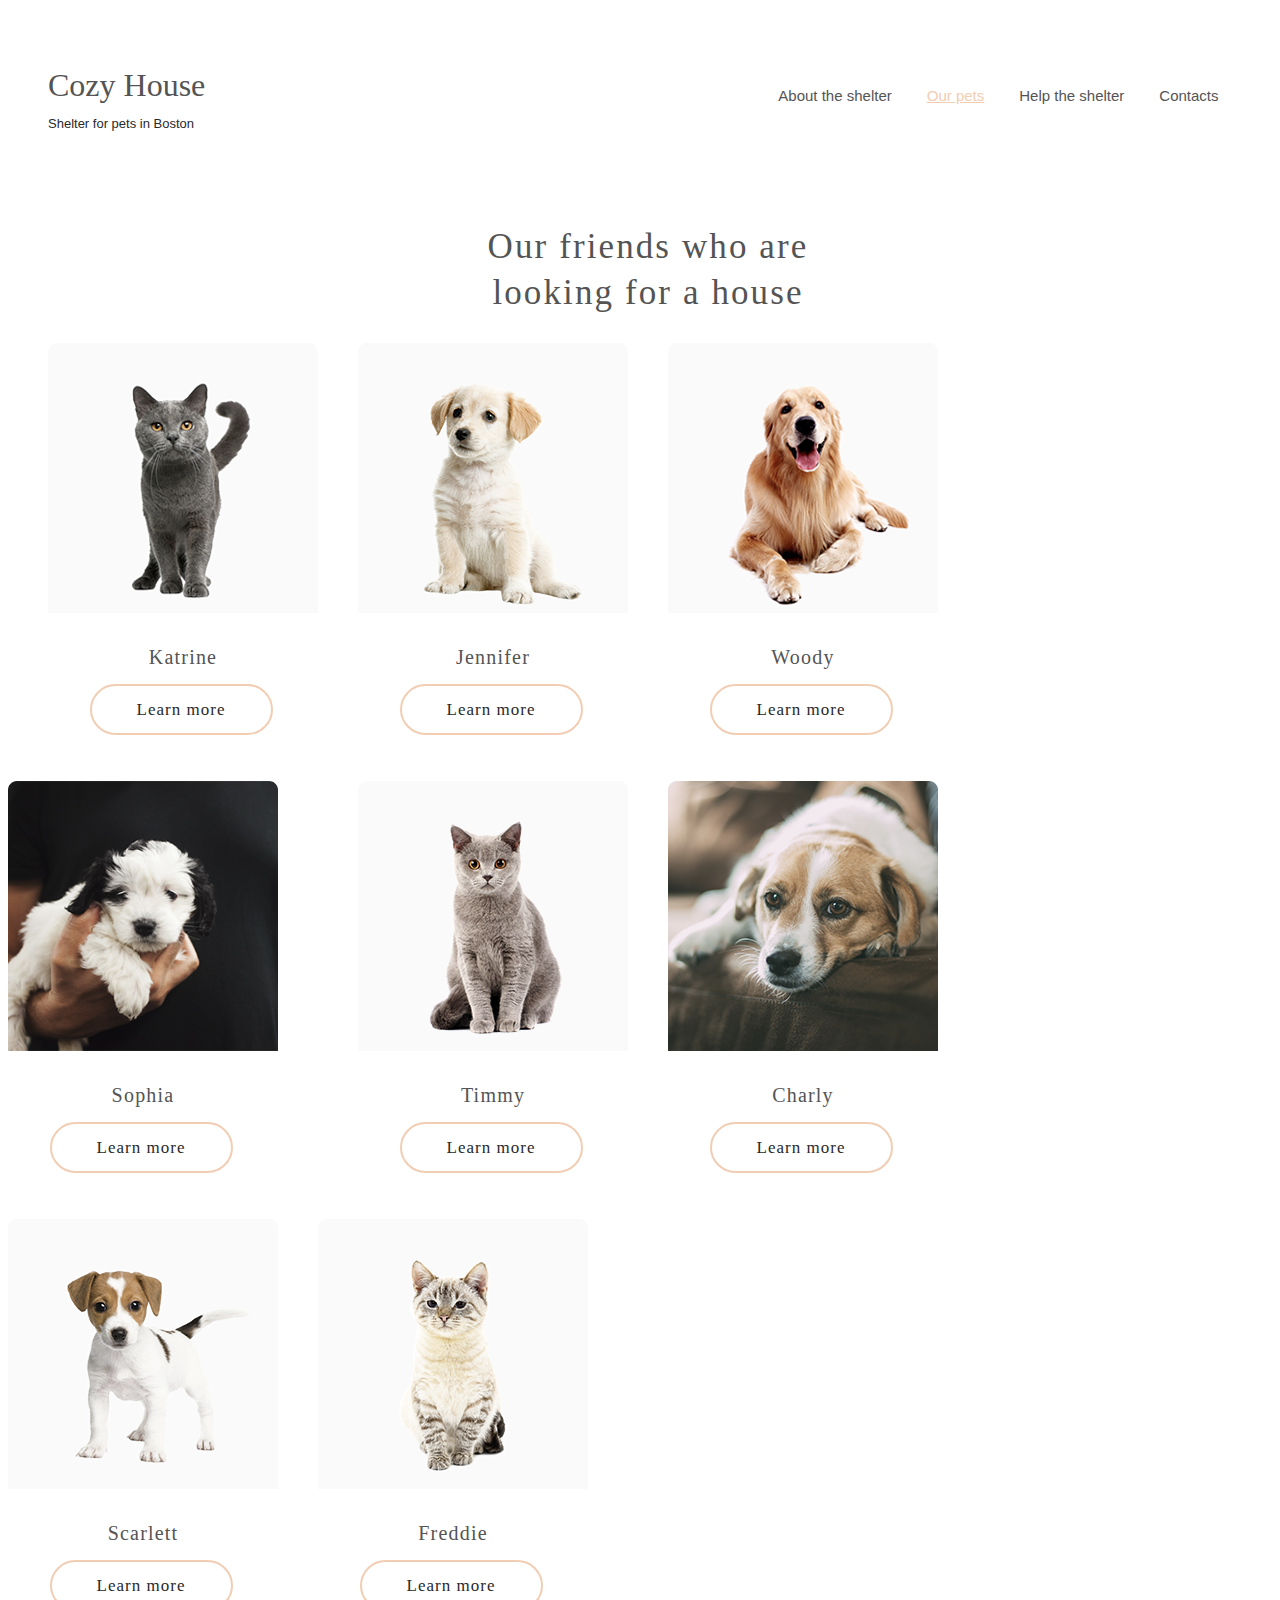
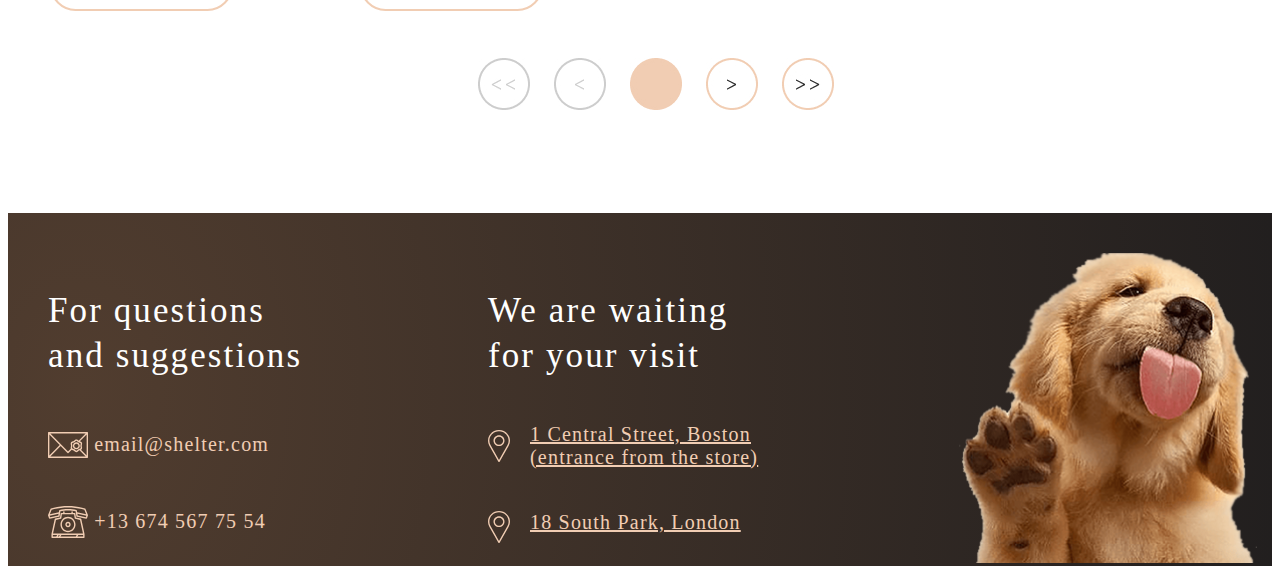
==== assets/pages/pets/index.html @ 4134df74 "SHELTER DOM" ====
<!DOCTYPE html>
<html lang="en">
<head>
    <meta charset="UTF-8">
    <meta http-equiv="X-UA-Compatible" content="IE=edge">
    <meta name="viewport" content="width=device-width, initial-scale=1.0">
    <title>Document</title>
    <link href="https://fonts.googleapis.com/css2?family=Inter:wght@400;700&family=Lato:wght@400;700;900&family=Merriweather:ital,wght@0,400;1,700&family=Noto+Sans+Georgian:wght@400;700&family=Roboto&display=swap" rel="stylesheet">
    <link rel="stylesheet" href="style.css">
</head>
<body>
    <div class="wrapper">
        <header>
            <div class="logo">
                <h1><a href="/assets/pages/main/index.html#logo">Cozy House</a></h1>
                <p>Shelter for pets in Boston</p>
            </div>
            <div class="nav">
                <ul>
                    <li> <a href="#">About the shelter</a></li>
                    <li class="shelter" id="pets"> <a href="#">Our pets</a></li>
                    <li> <a href="/assets/pages/main/index.html#help_1">Help the shelter</a></li>
                    <li> <a href="#contacts">Contacts</a></li>
                </ul>
            </div>
        </header>
        <main>
            <h2>Our friends who are looking for a house</h2>
            <div class="card">
                <div class="card-pets">
                    <img src="images/pets-katrine (2).png" alt="cat" title="cat">
                    <p>Katrine</p>
                    <a>Learn more</a>
                </div>
                <div class="card-pets">
                    <img src="images/pets-jennifer (1).png" alt="dog" title="dog">
                    <p>Jennifer</p>
                    <a>Learn more</a>
                </div>
                <div class="card-pets">
                    <img src="images/pets-woody (1).png" alt="dog" title="dog">
                    <p>Woody</p>
                    <a>Learn more</a>
                </div>
                <div class="card-pets">
                    <img src="images/pets-katrine (3).png" alt="dog" title="dog">
                    <p>Sophia</p>
                    <a>Learn more</a>
                </div>
                <div class="card-pets">
                    <img src="images/pets-timmy.png" alt="cat" title="cat">
                    <p>Timmy</p>
                    <a>Learn more</a>
                </div>
                <div class="card-pets">
                    <img src="images/pets-charly.png" alt="dog" title="dog">
                    <p>Charly</p>
                    <a>Learn more</a>
                </div>
                <div class="card-pets">
                    <img src="images/pets-scarlet.png" alt="dog" title="dog">
                    <p>Scarlett</p>
                    <a>Learn more</a>
                </div>
                <div class="card-pets">
                    <img src="images/pets-katrine (4).png" alt="cat" title="cat">
                    <p>Freddie</p>
                    <a>Learn more</a>
                </div>
            </div>
            <div class="pagination">
                <img src="images/button_paginator_inactive.jpg">
                <img src="images/button_paginator_inactive (1).jpg">
                <img src="images/button_paginator_active (1).jpg">
                <img src="images/button_paginator.jpg">
                <img src="images/button_paginator (1).jpg">
            </div>
        </main>
        <footer class="footer-bg">
            <div class="footer-nav">
                <div class="footer-email" id="contacts">
                    <h3>For questions and suggestions</h3>
                    <div class="mail">
                        <a href="mailto: email@shelter.com"><img src="images/icon-email.svg" alt="mail"> email@shelter.com</a>
                    </div>
                    <div class="phone">
                        <a href="tel: +13 674 567 75 54"> <img src="images/icon-phone.svg" alt="phone"> +13 674 567 75 54</a>
                    </div>    
                </div>
                <div class="location">
                    <h3>We are waiting for your visit</h3>
                    <div class="location-boston">
                        <a href="https://yandex.by/maps/223/boston/?ll=-71.054785%2C42.309957&mode=search&ol=geo&ouri=ymapsbm1%3A%2F%2Fgeo%3Fll%3D-71.065%252C42.354%26spn%3D0.274%252C0.164%26text%3DUnited%2520States%2520of%2520America%252C%2520Massachusetts%252C%2520Suffolk%2520County%252C%2520Boston&sctx=ZAAAAAgAEAAaKAoSCUxTBDi9jztAEapiKv2E80pAEhIJdy6M9KL25T8RoWgewCK%[base64]
                            FsL0dlby9Qb3N0ZmlsdGVyL0NoYWluSXJyZWw9MWIzcmVhcnI9c2NoZW1lX0xvY2FsL0dlby9DaGFpbkZpeGxpc3RSdWxlc1ZlcnRpY2Fscz0wagJ1YZ0BzcxMPaABAKgBAL0B5Uu6RcIBCwAAAAAAAAAAAAAA6gEA8gEA%2BAEAggIyMSBDZW50cmFsIFN0cmVldCwgQm9zdG9uIChlbnRyYW5jZSBmcm9tIHRoZSBzdG9yZSmKAgCSAgMyMjOaAgxkZXNrdG9wLW1hcHM%3D&sll=-71.054785%2C42.309957&sspn=0.385991%2C0.164180&text=1%20Central%20Street%2C%20Boston%20%28entrance%20from%20the%20store%29&z=11.64"><img src="images/icon-marker.svg" alt="location"> 1 Central Street, Boston (entrance from the store)
                        </a>
                    </div>   
                    <div class="location-london"> 
                        <a href="https://yandex.by/maps/10393/london/?from=tabbar&ll=0.091965%2C51.556913&mode=search&ol=geo&ouri=ymapsbm1%3A%2F%2Fgeo%3Fll%3D0.092%252C51.556%26spn%3D0.005%252C0.004%26text%3DUnited%2520Kingdom%252C%2520London%252C%2520South%2520Park&source=serp_navig&z=16.74"><img src="images/icon-marker.svg" alt="location"> 18 South Park, London 
                        </a>
                    </div>    
                </div>
                <div class="footer-puppy">
                    <img src="images/footer-puppy.png" alt="dog" title="dog">
                </div>
            </div>
        </footer>
    </div>
</body>
</html>
---- assets/pages/pets/style.css ----
*/

html, body, div, span, applet, object, iframe,
h1, h2, h3, h4, h5, h6, p, blockquote, pre,
a, abbr, acronym, address, big, cite, code,
del, dfn, em, img, ins, kbd, q, s, samp,
small, strike, strong, sub, sup, tt, var,
b, u, i, center,
dl, dt, dd, ol, ul, li,
fieldset, form, label, legend,
table, caption, tbody, tfoot, thead, tr, th, td,
article, aside, canvas, details, embed, 
figure, figcaption, footer, header, hgroup, 
menu, nav, output, ruby, section, summary,
time, mark, audio, video {
	margin: 0;
	padding: 0;
	border: 0;
	font-size: 100%;
	font: inherit;
	vertical-align: baseline;
}
/* HTML5 display-role reset for older browsers */
article, aside, details, figcaption, figure, 
footer, header, hgroup, menu, nav, section {
	display: block;
}
body {
	line-height: 1;
}
ol, ul {
	list-style: none;
}
blockquote, q {
	quotes: none;
}
blockquote:before, blockquote:after,
q:before, q:after {
	content: '';
	content: none;
}
table {
	border-collapse: collapse;
	border-spacing: 0;
}

.wrapper{
    width: 100%;
    max-width: 1280px;
    margin: 0 auto;
}

header{
  display: flex;
}

.logo{
  margin-left: 40px;
  
}

h1{
  font-family: 'Georgia';
  font-style: normal;
  font-weight: 400;
  font-size: 32px;
  line-height: 110%;
  color: #545454;
  margin-top: 60px;
  margin-bottom: 10px;
}

h1 a{
  text-decoration: none;
  color: #545454;
}

.logo p{
  font-family: 'Arial';
  font-style: normal;
  font-weight: 400;
  font-size: 13px;
  line-height: 15px;
  color: #292929;
}

.nav ul{
  display: flex;
  margin-top: 76px;
  padding-left: 573px;
}

.nav ul .shelter a{
  font-family: 'Arial';
  font-style: normal;
  font-weight: 400;
  font-size: 15px;
  line-height: 160%;
  color: #545454;
  text-decoration: underline;
  color: #F1CDB3;
}

ul li a{
  font-family: 'Arial';
  font-style: normal;
  font-weight: 400;
  font-size: 15px;
  line-height: 160%;
  color: #545454;
  text-decoration: none;
  transition: 0.5s;
  margin-right: 35px;
}

ul li a:hover{
  text-decoration: underline;
  color: #F1CDB3;
}


h2{
  font-family: 'Georgia';
  font-style: normal;
  font-weight: 400;
  font-size: 35px;
  line-height: 130%;
  letter-spacing: 0.06em;
  color: #545454;
  text-align: center;
  width: 400px;
  height: 90px;
  margin-left: 440px;
  margin-top: 80px;
}

.card{
  display: flex;
  flex-wrap: wrap;
}



.card-pets{
  margin-right: 40px;
}

.card-pets:nth-child(1){
  margin-left: 40px;
  margin-bottom: 60px;
}

.card-pets:nth-child(2){
  margin-bottom: 60px;
}

.card-pets:nth-child(3){
  margin-bottom: 60px;
}

.card-pets:nth-child(4){
  margin-bottom: 60px;
}

.card-pets:nth-child(5){
  margin-left: 40px;
  margin-bottom: 60px;
}

.card-pets:nth-child(6){
  margin-bottom: 60px;
}

.card-pets:nth-child(7){
  margin-bottom: 60px;
}

.card-pets:nth-child(8){
  margin-bottom: 60px;
}

.card-pets:hover{
  cursor: pointer;
}

.card-pets p{
  font-family: 'Georgia';
  font-style: normal;
  font-weight: 400;
  font-size: 20px;
  line-height: 23px;
  align-items: center;
  text-align: center;
  letter-spacing: 0.06em;
  color: #545454;
  margin-top: 30px;
  margin-bottom: 30px;
}

.card-pets a{
  font-family: 'Georgia';
  font-style: normal;
  font-weight: 400;
  font-size: 17px;
  line-height: 130%;
  letter-spacing: 0.06em;
  color: #292929;
  padding: 14px 45px;
  margin-left: 41.5px;
  border: 2px solid #F1CDB3;
  box-sizing: border-box;
  border-radius: 100px;
  transition: 0.5s;
  margin-bottom: 60px;
  cursor: pointer;
}

.card-pets a:hover{
  background: #F1CDB3;
}

.pagination{
  margin-left: 470px;
  margin-bottom: 100px;
}

.pagination img{
  margin-right: 20px;
}

.footer-bg{
  background:  url(noise_lines_transparent@2X.png), radial-gradient(110.67% 538.64% at 5.73% 50%, #513D2F 0%, #1A1A1C 100%);
}

.footer-nav{
  display: flex;
}

.footer-email{
  display: flex;
  flex-direction: column;
  margin-top: 40px;
  margin-left: 40px;
  margin-right: 160px;
}

.footer-email h3{
  font-family: 'Georgia';
  font-style: normal;
  font-weight: 400;
  font-size: 35px;
  line-height: 130%;
  letter-spacing: 0.06em;
  color: #FFFFFF;
  width: 280px;
  margin-bottom: 40px;
}

.mail a{
  font-family: 'Georgia';
  font-style: normal;
  font-weight: 400;
  font-size: 20px;
  line-height: 115%;
  letter-spacing: 0.06em;
  color: #F1CDB3;
  transition: 0.5s;
  text-decoration: none;
  display: block;
  margin-bottom: 40px;
}

.mail a:hover{
  color:#FAFAFA;
}

.mail img{
  position: relative;
  top: 10px;
}

.phone a{
  font-family: 'Georgia';
  font-style: normal;
  font-weight: 400;
  font-size: 20px;
  line-height: 115%;
  letter-spacing: 0.06em;
  color: #F1CDB3;
  transition: 0.5s;
  text-decoration: none;
  display: block;
}

.phone a:hover{
  color:#FAFAFA;
}

.phone img{
  position: relative;
  top: 10px;
}

.location h3{
  font-family: 'Georgia';
  font-style: normal;
  font-weight: 400;
  font-size: 35px;
  line-height: 130%;
  letter-spacing: 0.06em;
  color: #FFFFFF;
  width: 280px;
  margin-bottom: 34px;
}

.location{
  display: flex;
  flex-direction: column;
  margin-top: 40px;
  margin-right: 160px;
}

.location-boston a{
  font-family: 'Georgia';
  font-style: normal;
  font-weight: 400;
  font-size: 20px;
  line-height: 115%; 
  letter-spacing: 0.06em;
  color: #F1CDB3;
  display: inline-flex;
  margin-top: 10px;
  margin-bottom: 42px;
  width: 310px;
}

.location-boston a:hover{
  color:#FAFAFA;
}

.location-boston a img{
  padding-right: 20px;
}

.location-london a{
  font-family: 'Georgia';
  font-style: normal;
  font-weight: 400;
  font-size: 20px;
  line-height: 115%;
  letter-spacing: 0.06em;
  color: #F1CDB3;
  display: inline-flex;
}
.location-london a:hover{
  color:#FAFAFA;
}

.location-london a img{
  padding-right: 20px;
}

.footer-puppy{
  margin-top: 40px;
}
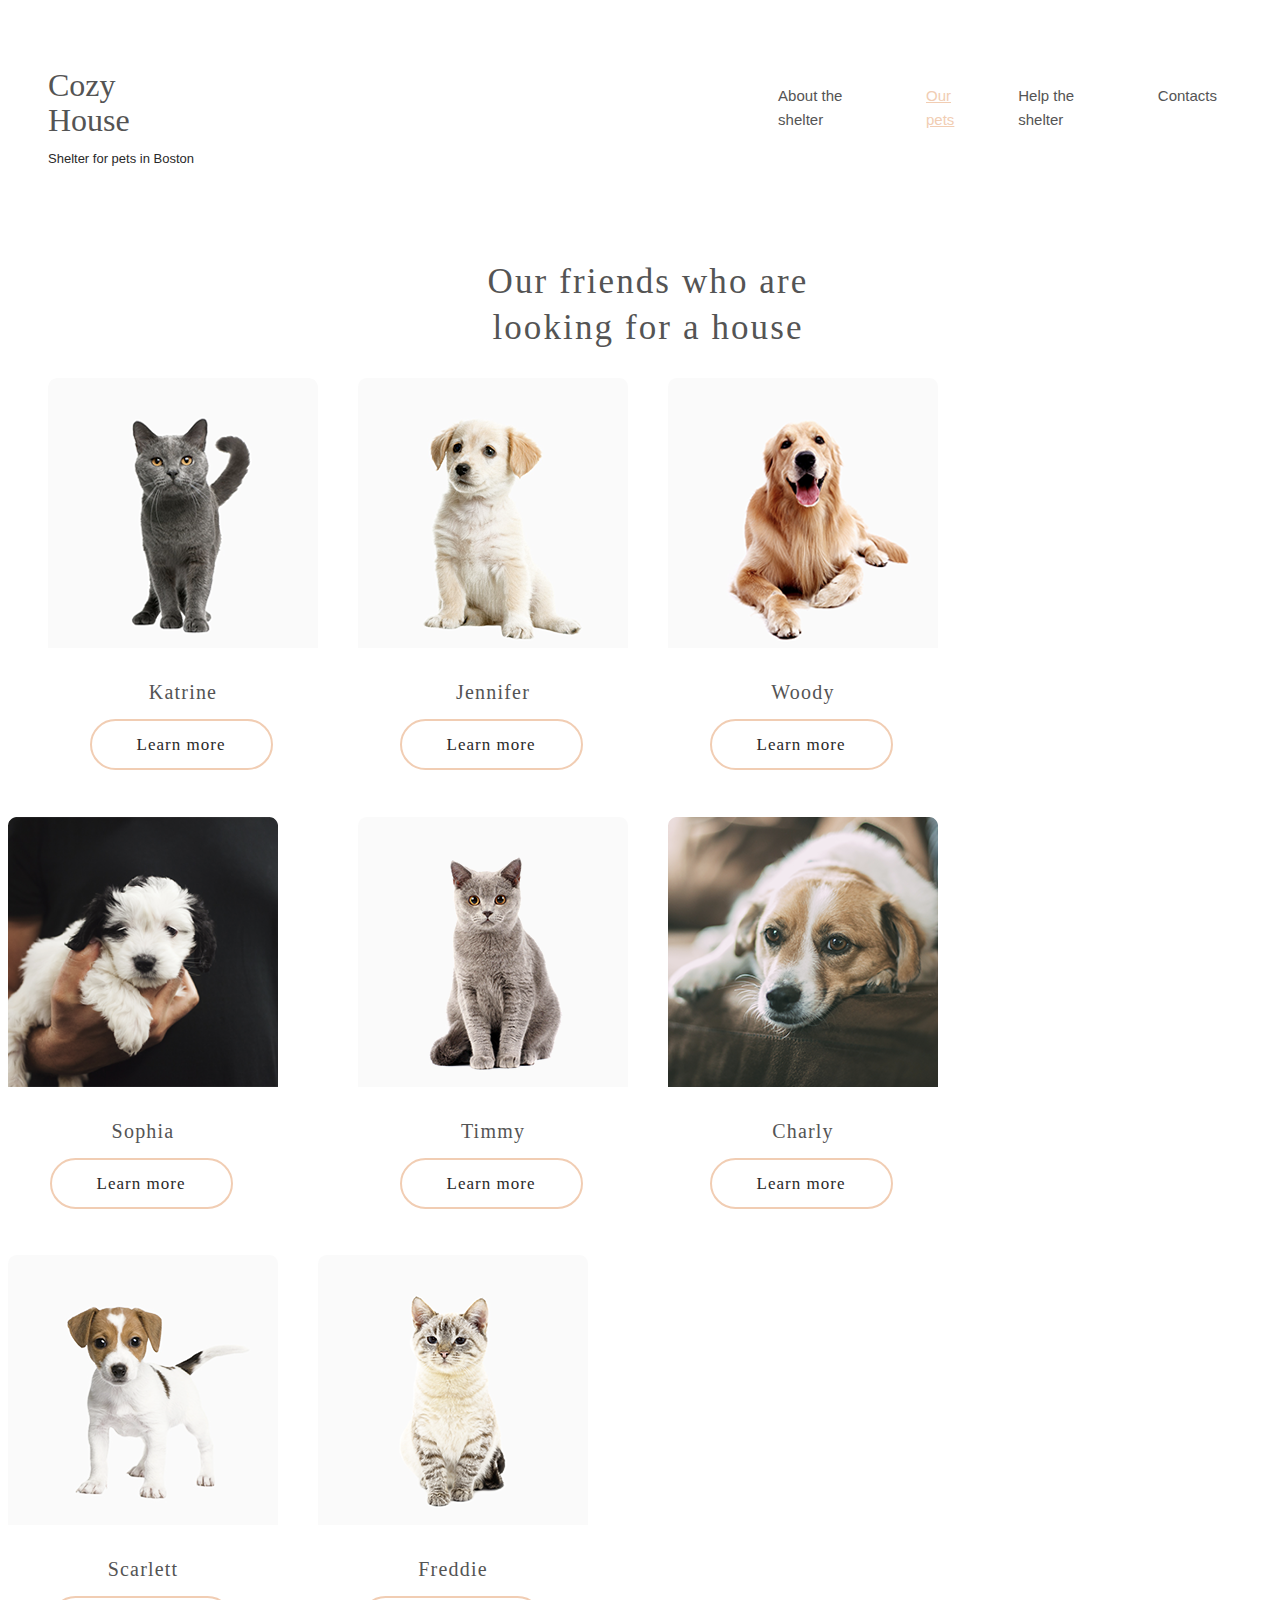
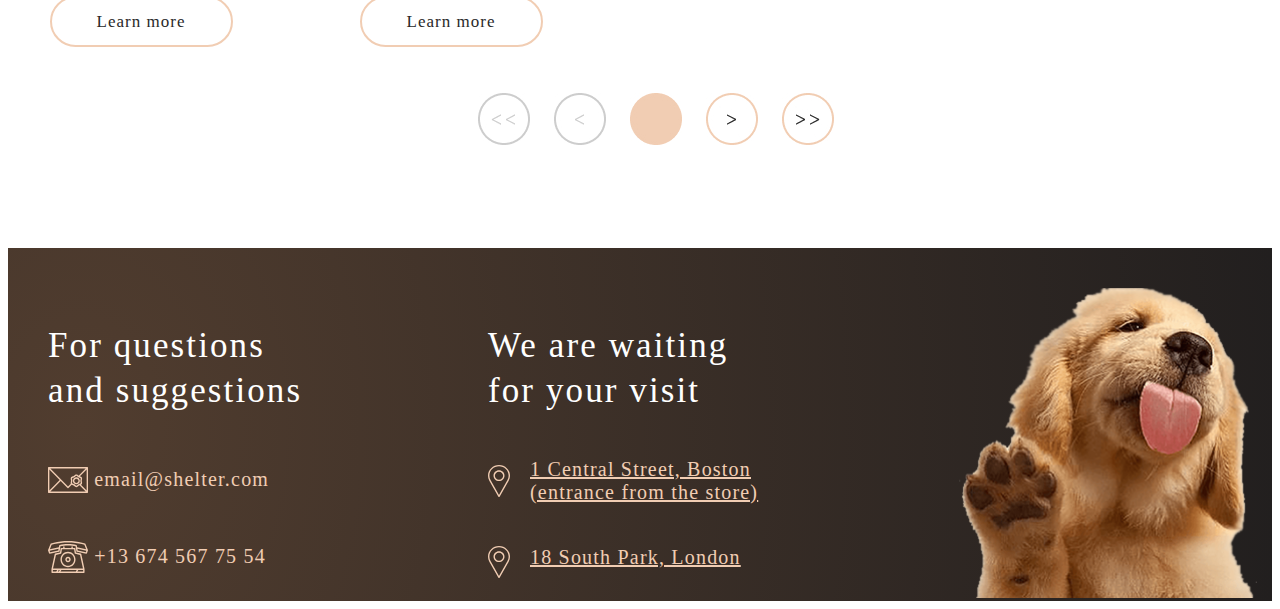
==== commit 55ca240d: "SHELTER adaptiv" ====
--- a/assets/pages/pets/index.html
+++ b/assets/pages/pets/index.html
@@ -6,23 +6,36 @@
     <meta name="viewport" content="width=device-width, initial-scale=1.0">
     <title>Document</title>
     <link href="https://fonts.googleapis.com/css2?family=Inter:wght@400;700&family=Lato:wght@400;700;900&family=Merriweather:ital,wght@0,400;1,700&family=Noto+Sans+Georgian:wght@400;700&family=Roboto&display=swap" rel="stylesheet">
+    <link rel="stylesheet" href="https://cdnjs.cloudflare.com/ajax/libs/animate.css/4.1.1/animate.min.css"/>
     <link rel="stylesheet" href="style.css">
 </head>
 <body>
     <div class="wrapper">
         <header>
             <div class="logo">
-                <h1><a href="/assets/pages/main/index.html#logo">Cozy House</a></h1>
+                <h1><a href="./index.html#logo">Cozy House</a></h1>
                 <p>Shelter for pets in Boston</p>
             </div>
             <div class="nav">
                 <ul>
                     <li> <a href="#">About the shelter</a></li>
-                    <li class="shelter" id="pets"> <a href="#">Our pets</a></li>
-                    <li> <a href="/assets/pages/main/index.html#help_1">Help the shelter</a></li>
+                    <li class="shelter"><a href="#" id="pets">Our pets</a></li>
+                    <li> <a href="index.html">Help the shelter</a></li>
                     <li> <a href="#contacts">Contacts</a></li>
                 </ul>
             </div>
+            <div class="hamburger-menu">
+                <input id="menu__toggle" type="checkbox" />
+                <label class="menu__btn" for="menu__toggle">
+                <span></span>
+                </label>
+              <ul class="menu__box">
+                <li><a class="menu__item" a href="#">About the shelter</a></li>
+                <li><a class="menu__item shelter" href="#" id="pets">Our pets</a></li>
+                <li><a class="menu__item" href="index.html">Help the shelter</a></li>
+                <li><a class="menu__item" href="#contacts">Contacts</a></li>
+              </ul>
+            </div>  
         </header>
         <main>
             <h2>Our friends who are looking for a house</h2>
--- a/assets/pages/pets/style.css
+++ b/assets/pages/pets/style.css
@@ -74,6 +74,11 @@
 h1 a{
   text-decoration: none;
   color: #545454;
+  transition: 0.5s;
+}
+
+h1 a:hover{
+  color:#F1CDB3;
 }
 
 .logo p{
@@ -112,6 +117,7 @@
   text-decoration: none;
   transition: 0.5s;
   margin-right: 35px;
+  outline: none;
 }
 
 ul li a:hover{
@@ -220,6 +226,10 @@
   background: #F1CDB3;
 }
 
+.card-pets img:hover{
+  transform: scale(0.6);
+}
+
 .pagination{
   margin-left: 470px;
   margin-bottom: 100px;
@@ -227,6 +237,10 @@
 
 .pagination img{
   margin-right: 20px;
+}
+
+.pagination img:hover{
+    opacity: 0.5;
 }
 
 .footer-bg{
@@ -364,3 +378,391 @@
 .footer-puppy{
   margin-top: 40px;
 }
+
+#menu__toggle {
+  opacity: 0;
+}
+
+.menu__btn {
+  display: flex; 
+  align-items: center;  
+  position: fixed;
+  top: 20px;
+  left: 237px;
+  width: 30px;
+  height: 22px;
+  cursor: pointer;
+  z-index: 1;
+}
+
+.menu__btn > span,
+.menu__btn > span::before,
+.menu__btn > span::after {
+  visibility: hidden;
+  position: absolute;
+  width: 100%;
+  height: 2px;
+  background: #000000;
+}
+
+.menu__btn > span{
+    content: '';
+    top: 51px;
+}
+
+.menu__btn > span::before {
+  content: '';
+  top: 14px;
+}
+.menu__btn > span::after {
+  content: '';
+  top: 28px;
+}
+
+.menu__box {
+  display: block;
+  position: fixed;
+  visibility: hidden;
+  top: 0;
+  left: -100%;
+  width: 300px;
+  height: 33%;
+  margin: 0;
+  padding: 80px 0;
+  list-style: none;
+  text-align: center;
+  background-color: #292929;;
+  box-shadow: 1px 0px 6px rgba(0, 0, 0, .2);
+}
+
+.menu__item {
+  display: block;
+  padding: 12px 24px;
+  color: #FAFAFA;
+  font-family: 'Arial';
+  font-style: normal;
+  font-weight: 400;
+  font-size: 32px;
+  line-height: 160%;
+  text-decoration: none;
+}
+.menu__item:hover {
+  text-decoration: underline;
+}
+
+
+#menu__toggle:checked ~ .menu__btn > span {
+  transform: rotate(45deg);
+}
+#menu__toggle:checked ~ .menu__btn > span::before {
+  top: 0;
+  transform: rotate(0);
+}
+#menu__toggle:checked ~ .menu__btn > span::after {
+  top: 0;
+  transform: rotate(90deg);
+}
+#menu__toggle:checked ~ .menu__box {
+  visibility: visible;
+  left: 0;
+}
+
+.menu__btn > span,
+.menu__btn > span::before,
+.menu__btn > span::after {
+  transition-duration: .25s;
+}
+.menu__box {
+  transition-duration: .25s;
+}
+.menu__item {
+  transition-duration: .25s;
+}
+
+@media screen and (max-width: 768px) {
+  .wrapper{
+      margin: 0 auto;
+  }
+
+  .bg{
+      background-size: 100%;
+  }
+
+  h1{
+      width: 100%;
+      margin-top: 40px;
+      font-weight: 400;
+      font-size: 32px;
+      line-height: 110%;
+      letter-spacing: 0.06em;
+      margin-right: 0px;
+  }
+  .nav{
+      margin-left: 81px;
+  }
+
+  .nav ul{
+      padding-left: 0px;
+      margin-top: 60px;
+      width: 114px;
+  }
+
+  .nav ul li:nth-child(1){
+      margin-left: 35px;
+      width: 114px;
+  }
+
+  .nav ul li:nth-child(2){
+      margin-left: 35px;
+      width: 114px;
+  }
+
+  .nav ul li a{
+      font-size: 15px;
+      line-height: 160%;
+  }
+
+  h2{
+    font-size: 35px;
+    line-height: 130%;
+    margin-left: 184px;
+    margin-top: 80px;
+    text-align: center;
+    width: 400px;
+    letter-spacing: 0.06em;
+  }
+
+  .card{
+    flex-wrap: wrap;
+  }
+
+  .card-pets{
+    margin-top: 30px;
+  }
+
+  .card-pets:nth-child(1){
+    margin-left: 94px;
+    margin-right: 40px;
+  }
+
+  .card-pets:nth-child(3){
+    margin-left: 94px;
+    margin-right: 40px;
+  }
+
+  .card-pets:nth-child(5){
+    margin-left: 94px;
+    margin-right: 40px;
+  }
+
+  .card-pets:nth-child(7){
+    display: none;
+  }
+
+  .card-pets:nth-child(8){
+    display: none;
+  }  
+
+  .pagination{
+    margin-left: 214px;
+  }
+
+  .footer-bg{
+      background-size: contain;
+  }
+
+  .footer-nav{
+      display: grid;
+      grid-template-columns: 1fr 1fr;
+      grid-template-rows: 1fr 1fr;
+  }
+
+  .footer-email{
+      margin-left: 0px;
+      grid-column: 1/2;
+      grid-row: 1/2;
+      margin-left: 34px;
+  }
+
+  .footer-puppy{
+      margin-left: 234px;
+      grid-column: 1;
+      grid-row: 2/3;
+  }
+
+  .location{
+      display: block;
+      grid-column: 1/2;
+      grid-row: 1/2;
+      margin-left: 402px;
+  }
+}
+
+@media screen and (max-width: 320px) {
+
+  .bg{
+      background-size: 100% 100%;
+  }
+
+  h1{
+      font-size: 32px;
+      line-height: 110%;
+      margin-top: 30px;
+      margin-left: 10px;
+      width: 100%;
+  }
+
+  .logo p{
+      font-size: 13px;
+      line-height: 15px;
+      letter-spacing: 0.1em;
+      margin-left: 14px;
+      margin-top: 10px;
+      width: 100%;
+  }
+
+  .nav ul{
+      display: none;
+  }
+
+  h2{
+    font-size: 25px;
+    line-height: 130%;
+    margin-left: 10px;
+    width: 300px;
+    margin-top: 42px;
+    margin-bottom: 42px;
+  }
+
+  .card{
+    flex-wrap: wrap;
+    margin-left: 0px;
+  }
+
+  .card-pets:nth-child(1){
+    margin-left: 0px;
+    margin-top: 30px;
+    margin-bottom: 30px;
+  }
+
+  .card-pets:nth-child(3){
+    margin-left: 0px;
+    margin-top: 30px;
+    margin-bottom: 42px;
+  }
+
+  .card-pets:nth-child(4){
+   display: none;
+  }
+
+  .card-pets:nth-child(5){
+    display: none;
+  }
+
+   .card-pets:nth-child(6){
+    display: none;
+  } 
+
+  .pagination{
+    display: grid;
+    grid-template-columns: 1fr 1fr 1fr 1fr 1fr;
+    grid-row: 1fr;
+    margin-left: 0px;
+    column-gap: 0px;
+    margin-bottom: 42px;
+    margin-top: 42px;
+  }
+
+  .pagination img{
+    width: 42px;
+    height: 42px;
+  }
+
+  .footer-nav{
+      display: grid;
+      grid-column: 1fr;
+      grid-row: 1fr 1fr 1fr;
+  }
+
+  .footer-email{
+      grid-column: 1;
+      grid-row: 1;
+      margin-left: 21px;
+  }
+
+  .footer-email img{
+      width: 40px;
+      height: 32px;
+  } 
+
+  .mail{
+      margin-bottom: 40px;
+  }
+
+  .footer-email a{
+      font-size: 20px;
+      line-height: 115%;
+  }
+  
+
+  .footer-email h3{
+      font-size: 25px;
+      line-height: 130%;
+      text-align: center;
+      margin-bottom: 40px;
+  }
+
+  .location{
+      grid-column: 1;
+      grid-row: 2;
+      margin-left: 25px;
+  }
+
+  .location h3{
+      font-size: 25px;
+      line-height: 130%;
+      text-align: center;
+      margin-bottom: 40px;
+  }
+  
+  .footer-puppy{
+      grid-column: 1;
+      grid-row: 3;
+  }
+
+  .location img{
+      width: 40px;
+      height: 32px;
+  } 
+
+  .location img:nth-child(2){
+      display: inline-block;
+      margin-left: -10px;
+  }
+
+  .location-boston{
+      margin-bottom: 40px;
+  }
+
+  .location a{
+      font-size: 20px;
+      line-height: 115%;
+      margin-left: -20px;
+  }
+
+  .footer-puppy{
+      margin-left: 0px;
+  }
+  
+  .footer-puppy img{
+      width: 260px;
+      height: 269px;
+      margin-left: 30px;
+  }
+
+  .menu__btn > span,
+  .menu__btn > span::before,
+  .menu__btn > span::after {
+    visibility: visible;
+  }
+}